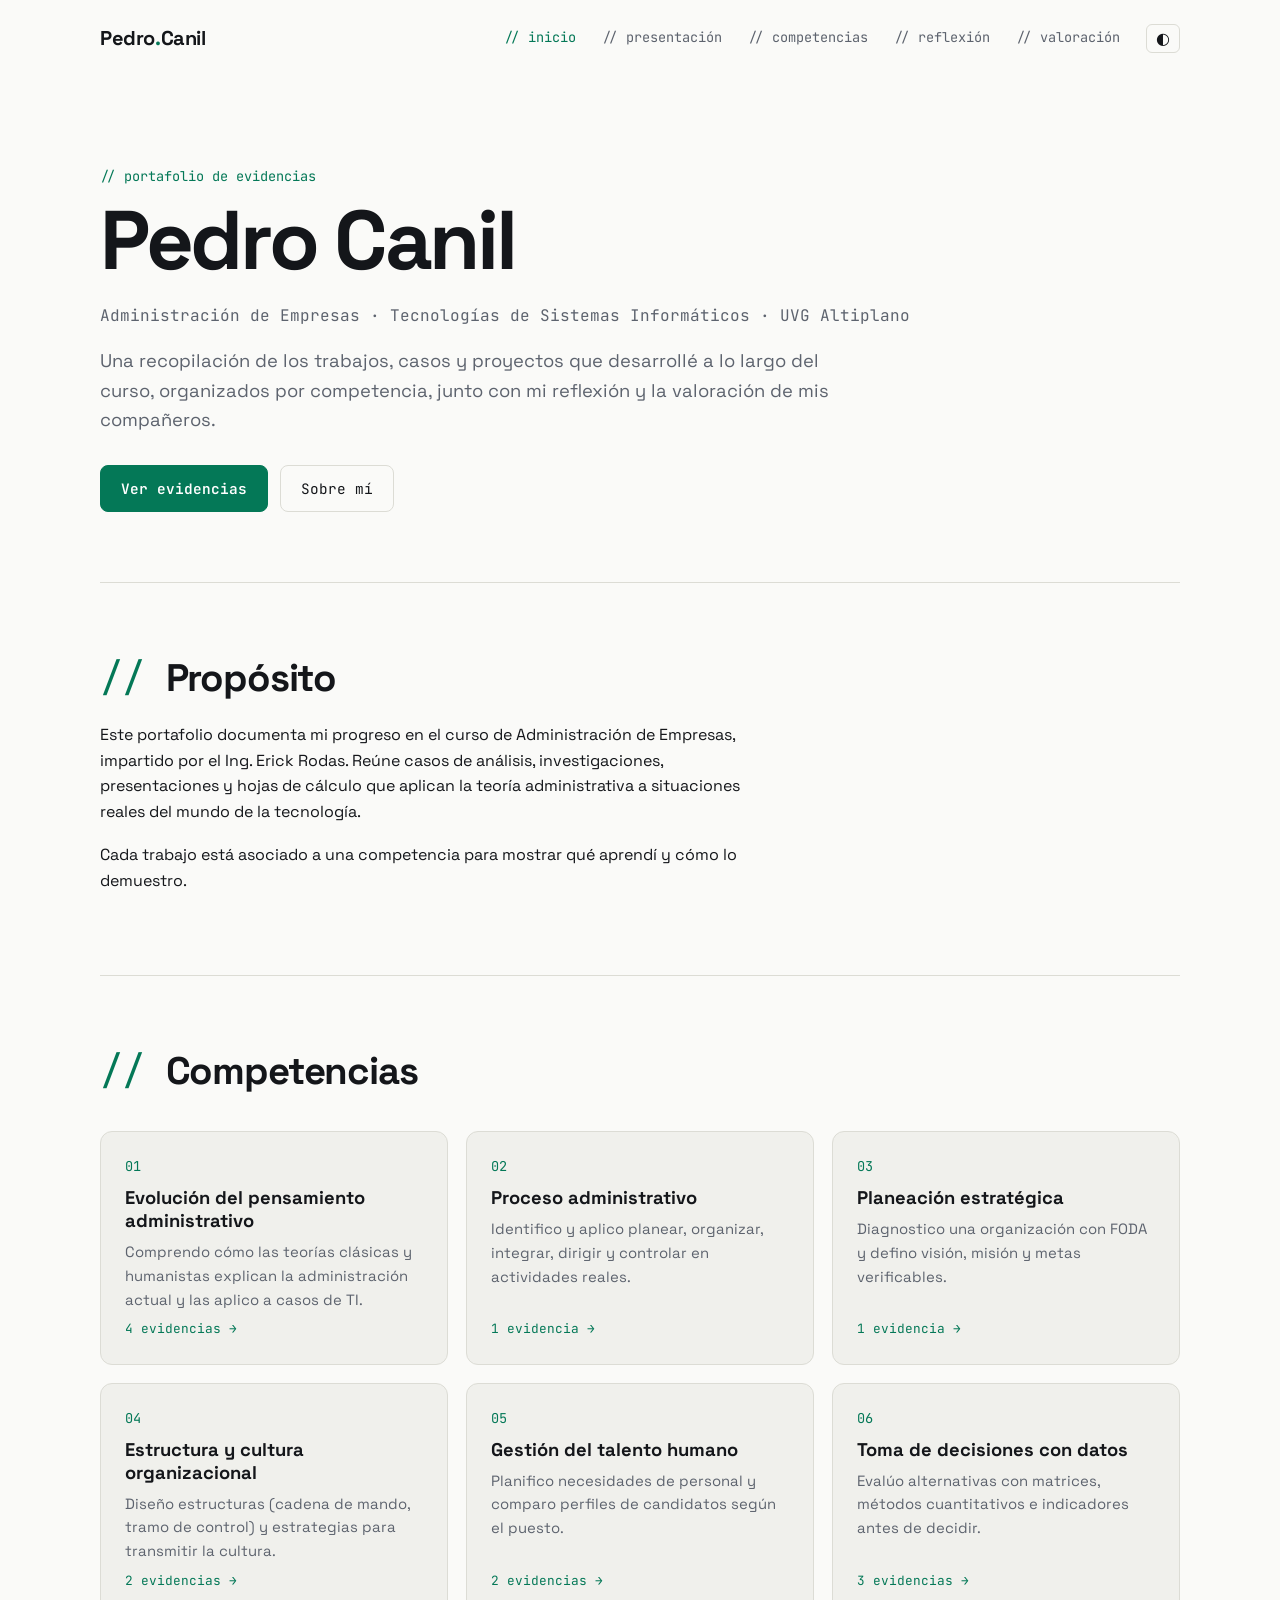
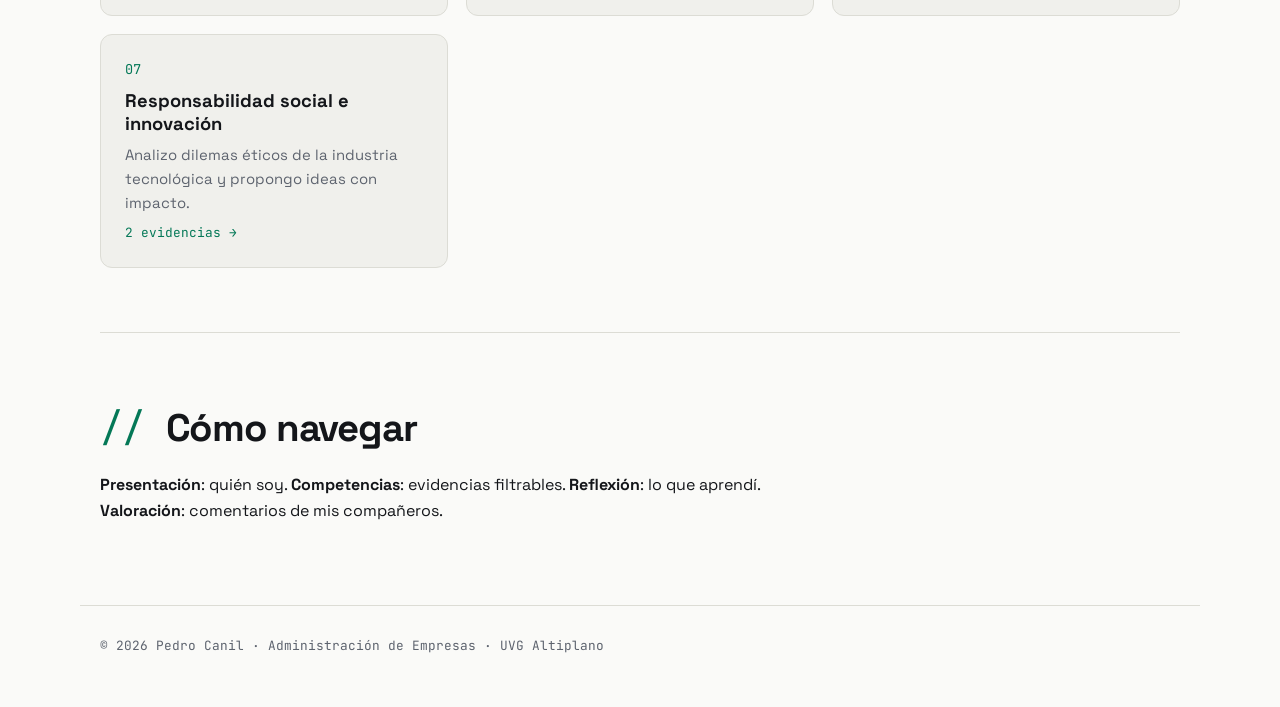
==== index.html @ 68f4840e "Portafolio de evidencias de Administración de Empresas" ====
<!doctype html>
<html lang="es">
<head>
<meta charset="utf-8">
<meta name="viewport" content="width=device-width, initial-scale=1">
<title>Inicio · Portafolio de Pedro Canil</title>
<meta name="description" content="Portafolio de evidencias del curso Administración de Empresas, UVG Altiplano.">
<link rel="preconnect" href="https://fonts.googleapis.com">
<link rel="preconnect" href="https://fonts.gstatic.com" crossorigin>
<link href="https://fonts.googleapis.com/css2?family=JetBrains+Mono:wght@400;500&family=Space+Grotesk:wght@400;500;700&display=swap" rel="stylesheet">
<link rel="stylesheet" href="assets/css/style.css">
</head>
<body>
<header id="site-header"></header>
<main>
<section class="hero">
  <p class="eyebrow">// portafolio de evidencias</p>
  <h1>Pedro Canil</h1>
  <p class="sub">Administración de Empresas · Tecnologías de Sistemas Informáticos · UVG Altiplano</p>
  <p class="lead">Una recopilación de los trabajos, casos y proyectos que desarrollé a lo largo del curso, organizados por competencia, junto con mi reflexión y la valoración de mis compañeros.</p>
  <div class="btns">
    <a class="btn primary" href="competencias.html">Ver evidencias</a>
    <a class="btn" href="presentacion.html">Sobre mí</a>
  </div>
</section>

<section>
  <h2>Propósito</h2>
  <div class="prose">
    <p>Este portafolio documenta mi progreso en el curso de Administración de Empresas, impartido por el Ing. Erick Rodas. Reúne casos de análisis, investigaciones, presentaciones y hojas de cálculo que aplican la teoría administrativa a situaciones reales del mundo de la tecnología.</p>
    <p>Cada trabajo está asociado a una competencia para mostrar qué aprendí y cómo lo demuestro.</p>
  </div>
</section>

<section>
  <h2>Competencias</h2>
  <div class="services" id="comp-list"></div>
</section>

<section>
  <h2>Cómo navegar</h2>
  <div class="prose"><p><b>Presentación</b>: quién soy. <b>Competencias</b>: evidencias filtrables. <b>Reflexión</b>: lo que aprendí. <b>Valoración</b>: comentarios de mis compañeros.</p></div>
</section>
</main>
<footer id="site-footer"></footer>
<script src="assets/js/data.js"></script>
<script src="assets/js/main.js"></script>
</body>
</html>
---- assets/css/style.css ----
:root {
  --bg: #0c0d0f; --bg2: #14161a; --fg: #eceef1; --muted: #8b919c; --line: #23262d;
  --accent: #6ee7b7; --accent-fg: #06251a;
  --sans: "Space Grotesk", system-ui, sans-serif; --mono: "JetBrains Mono", ui-monospace, monospace;
}
@media (prefers-color-scheme: light) {
  :root:not([data-theme="dark"]) {
    --bg: #fafaf8; --bg2: #f0f0ec; --fg: #14161a; --muted: #5d636e; --line: #dcdcd5;
    --accent: #047857; --accent-fg: #fff;
  }
}
:root[data-theme="light"] {
  --bg: #fafaf8; --bg2: #f0f0ec; --fg: #14161a; --muted: #5d636e; --line: #dcdcd5;
  --accent: #047857; --accent-fg: #fff;
}
* { box-sizing: border-box; margin: 0; }
html { scroll-behavior: smooth; }
body { background: var(--bg); color: var(--fg); font-family: var(--sans); line-height: 1.6; }
a { color: inherit; text-decoration: none; }
main, header, footer { max-width: 1120px; margin: 0 auto; padding-left: 20px; padding-right: 20px; }

/* Header */
header { display: flex; align-items: center; justify-content: space-between; padding-top: 22px; padding-bottom: 22px; position: relative; }
.logo { font-weight: 700; font-size: 1.25rem; letter-spacing: -.02em; }
.logo span { color: var(--accent); }
nav { display: flex; align-items: center; gap: 26px; font-family: var(--mono); font-size: .85rem; }
nav a { color: var(--muted); transition: color .15s; }
nav a:hover, nav a.active { color: var(--accent); }
.theme-btn, .menu-btn { background: none; border: 1px solid var(--line); color: var(--fg); border-radius: 6px; cursor: pointer; padding: 4px 9px; font-size: 1rem; }
.menu-btn { display: none; }

/* Secciones */
section { padding: 64px 0; border-top: 1px solid var(--line); }
section:first-of-type { border-top: 0; }
.eyebrow { font-family: var(--mono); color: var(--accent); font-size: .85rem; margin-bottom: 10px; }
h1 { font-size: clamp(2.6rem, 8vw, 5.2rem); line-height: 1.02; letter-spacing: -.04em; }
h2 { font-size: clamp(1.7rem, 4vw, 2.4rem); letter-spacing: -.03em; margin-bottom: 14px; }
h2::before { content: "// "; color: var(--accent); font-family: var(--mono); font-weight: 400; }
.lead { color: var(--muted); font-size: 1.15rem; max-width: 62ch; margin-top: 18px; }
.hero { padding: 90px 0 70px; }
.hero .sub { font-family: var(--mono); color: var(--muted); margin-top: 20px; }
.btns { display: flex; gap: 12px; margin-top: 30px; flex-wrap: wrap; }
.btn { font-family: var(--mono); font-size: .9rem; padding: 11px 20px; border-radius: 8px; border: 1px solid var(--line); }
.btn.primary { background: var(--accent); color: var(--accent-fg); border-color: var(--accent); font-weight: 600; }
.btn:hover { transform: translateY(-2px); transition: transform .15s; }

/* Competencias (inicio) */
.services { display: grid; grid-template-columns: repeat(auto-fit, minmax(260px, 1fr)); gap: 18px; margin-top: 30px; }
.service { background: var(--bg2); border: 1px solid var(--line); border-radius: 12px; padding: 24px; display: flex; flex-direction: column; gap: 8px; transition: transform .2s, border-color .2s; }
.service:hover { transform: translateY(-4px); border-color: var(--accent); }
.service .num { font-family: var(--mono); color: var(--accent); font-size: .85rem; }
.service h3 { font-size: 1.15rem; line-height: 1.25; }
.service p { color: var(--muted); font-size: .93rem; flex: 1; }
.service .count { font-family: var(--mono); font-size: .8rem; color: var(--accent); }

/* Filtros y tarjetas */
.filters { display: flex; flex-wrap: wrap; gap: 8px; margin: 22px 0 10px; font-family: var(--mono); font-size: .8rem; }
.filters button { background: none; color: var(--muted); border: 1px solid var(--line); border-radius: 999px; padding: 7px 14px; cursor: pointer; }
.filters button sup { color: var(--accent); }
.filters button.active, .filters button:hover { color: var(--fg); border-color: var(--accent); }
#comp-info { color: var(--muted); min-height: 3em; margin-bottom: 22px; }
.grid { display: grid; grid-template-columns: repeat(auto-fill, minmax(300px, 1fr)); gap: 22px; }
.card { background: var(--bg2); border: 1px solid var(--line); border-radius: 12px; overflow: hidden; display: flex; flex-direction: column; transition: transform .2s, border-color .2s; }
.card:hover { transform: translateY(-4px); border-color: var(--accent); }
.thumb { height: 120px; display: flex; flex-direction: column; justify-content: space-between; padding: 16px;
  background: linear-gradient(135deg, color-mix(in srgb, var(--accent) 22%, var(--bg2)), var(--bg2)); font-family: var(--mono); }
.thumb .ext { font-size: 1.8rem; font-weight: 700; color: var(--accent); }
.thumb .tipo { font-size: .75rem; color: var(--muted); text-transform: uppercase; letter-spacing: .08em; }
.card .body { padding: 20px; display: flex; flex-direction: column; gap: 10px; flex: 1; }
.card h3 { font-size: 1.05rem; line-height: 1.3; }
.card p { color: var(--muted); font-size: .9rem; flex: 1; }
.tags { display: flex; flex-wrap: wrap; gap: 6px; }
.tags span { font-family: var(--mono); font-size: .72rem; border: 1px solid var(--line); border-radius: 4px; padding: 2px 8px; color: var(--muted); }
.meta { font-family: var(--mono); font-size: .75rem; color: var(--muted); }
.link { font-family: var(--mono); font-size: .85rem; color: var(--accent); }
.link:hover { text-decoration: underline; }

/* Presentación / texto */
.two { display: grid; grid-template-columns: 280px 1fr; gap: 40px; align-items: start; }
.photo { aspect-ratio: 1; border-radius: 16px; border: 1px dashed var(--line); background: var(--bg2) center/cover; display: grid; place-items: center; color: var(--muted); font-family: var(--mono); font-size: .8rem; text-align: center; padding: 12px; }
.facts { list-style: none; padding: 0; margin-top: 18px; display: grid; gap: 10px; }
.facts li { border-left: 2px solid var(--accent); padding-left: 14px; }
.facts b { display: block; font-family: var(--mono); font-size: .75rem; color: var(--accent); font-weight: 500; }
.prose p { margin-bottom: 1.1em; max-width: 68ch; }
.prose h3 { margin: 1.6em 0 .5em; font-size: 1.2rem; }
.timeline { border-left: 1px solid var(--line); margin-top: 20px; padding-left: 24px; display: grid; gap: 26px; }
.timeline .item { position: relative; }
.timeline .item::before { content: ""; position: absolute; left: -29px; top: 8px; width: 9px; height: 9px; border-radius: 50%; background: var(--accent); }
.timeline h4 { font-size: 1rem; }
.timeline small { font-family: var(--mono); color: var(--muted); }

/* Valoración de pares: baja prioridad visual a propósito */
.pares { display: grid; gap: 14px; margin-top: 22px; }
blockquote { border-left: 2px solid var(--line); padding: 2px 0 2px 16px; color: var(--muted); font-size: .92rem; }
blockquote cite { display: block; font-family: var(--mono); font-size: .75rem; font-style: normal; margin-top: 4px; }

footer { padding-top: 30px; padding-bottom: 50px; border-top: 1px solid var(--line); color: var(--muted); font-family: var(--mono); font-size: .8rem; }
.todo { border: 1px dashed var(--accent); border-radius: 8px; padding: 10px 14px; color: var(--muted); font-size: .85rem; margin: 14px 0; }

@media (max-width: 760px) {
  .menu-btn { display: block; }
  nav { display: none; position: absolute; top: 64px; left: 20px; right: 20px; flex-direction: column; align-items: flex-start; background: var(--bg2); border: 1px solid var(--line); border-radius: 10px; padding: 18px; z-index: 5; }
  header.open nav { display: flex; }
  .two { grid-template-columns: 1fr; }
  .photo { max-width: 240px; }
  .hero { padding: 50px 0; }
}
@media (prefers-reduced-motion: reduce) { * { transition: none !important; scroll-behavior: auto !important; } }
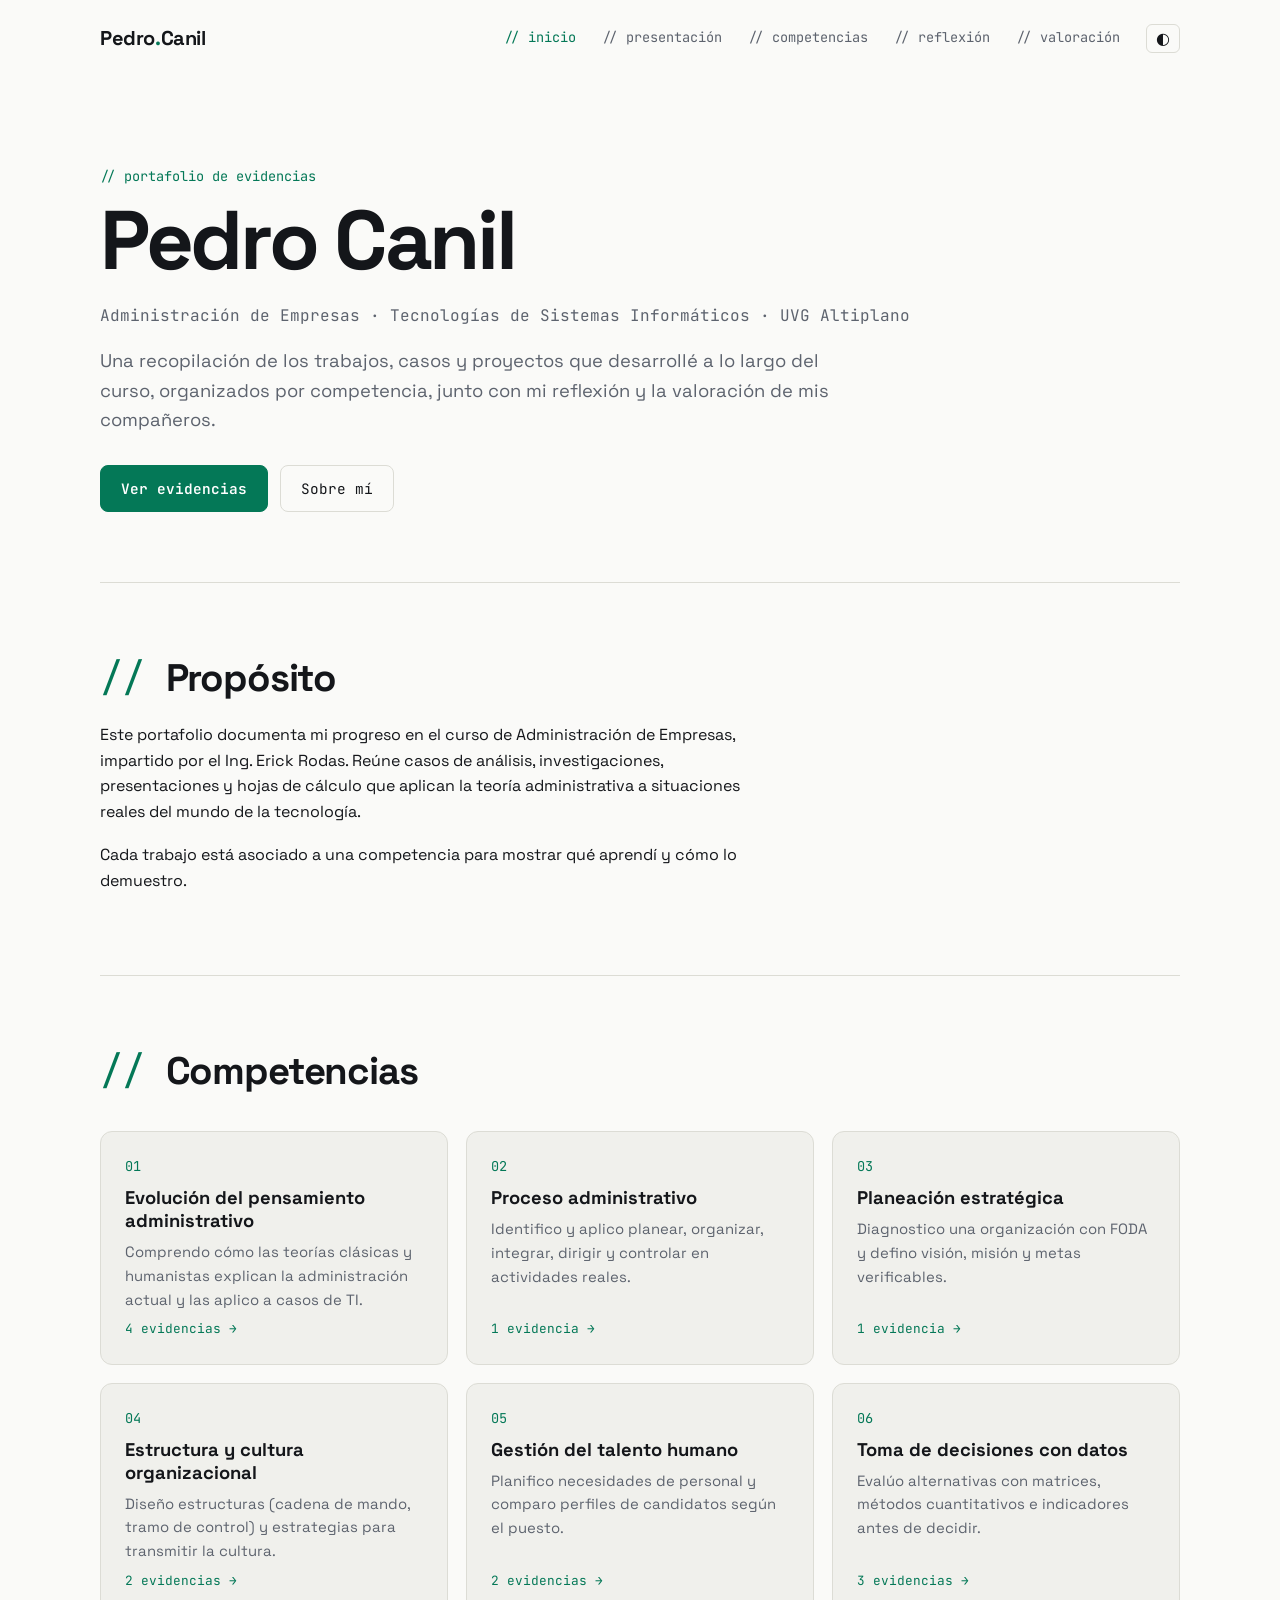
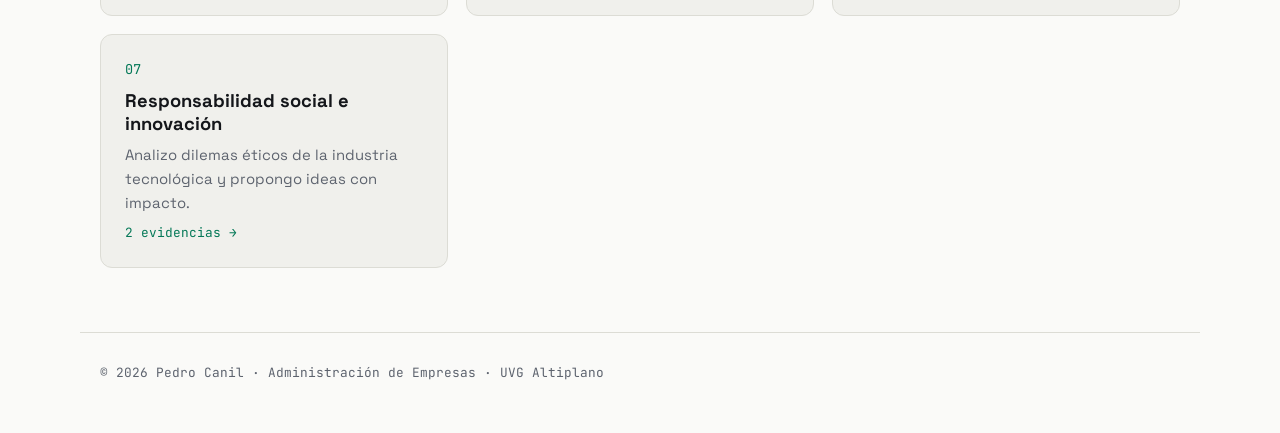
==== commit 42bb7009: "Quitar sección Cómo navegar" ====
--- a/index.html
+++ b/index.html
@@ -36,11 +36,6 @@
   <h2>Competencias</h2>
   <div class="services" id="comp-list"></div>
 </section>
-
-<section>
-  <h2>Cómo navegar</h2>
-  <div class="prose"><p><b>Presentación</b>: quién soy. <b>Competencias</b>: evidencias filtrables. <b>Reflexión</b>: lo que aprendí. <b>Valoración</b>: comentarios de mis compañeros.</p></div>
-</section>
 </main>
 <footer id="site-footer"></footer>
 <script src="assets/js/data.js"></script>
--- a/assets/css/style.css
+++ b/assets/css/style.css
@@ -77,7 +77,7 @@
 
 /* Presentación / texto */
 .two { display: grid; grid-template-columns: 280px 1fr; gap: 40px; align-items: start; }
-.photo { aspect-ratio: 1; border-radius: 16px; border: 1px dashed var(--line); background: var(--bg2) center/cover; display: grid; place-items: center; color: var(--muted); font-family: var(--mono); font-size: .8rem; text-align: center; padding: 12px; }
+.photo { display: block; width: 100%; aspect-ratio: 1; object-fit: cover; object-position: 50% 28%; border-radius: 16px; border: 1px solid var(--line); background: var(--bg2); }
 .facts { list-style: none; padding: 0; margin-top: 18px; display: grid; gap: 10px; }
 .facts li { border-left: 2px solid var(--accent); padding-left: 14px; }
 .facts b { display: block; font-family: var(--mono); font-size: .75rem; color: var(--accent); font-weight: 500; }
